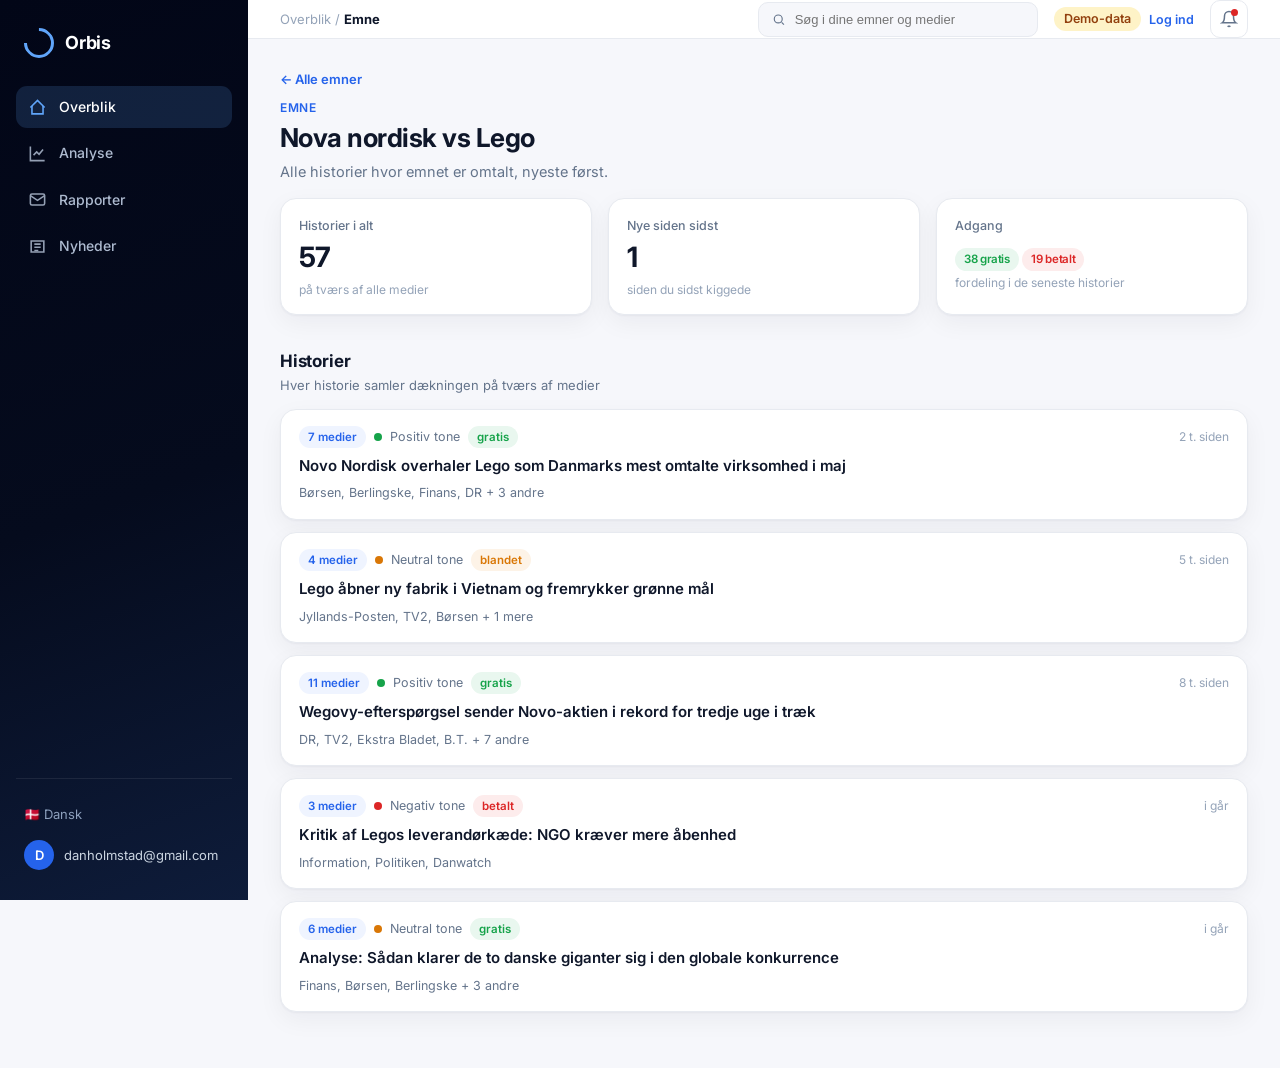
==== cluster.html @ f4c7d1f9 "Fuldendt demo-oplevelse: mobilvenligt layout (bund-nav), emne-detalje + nyt emne-undersider, funktio" ====
<!doctype html><html lang="da"><head><meta charset="utf-8">
<meta name="viewport" content="width=device-width,initial-scale=1">
<title>Emne | Orbis</title>
<link rel="preconnect" href="https://fonts.googleapis.com">
<link href="https://fonts.googleapis.com/css2?family=Inter:wght@400;500;600;700&display=swap" rel="stylesheet">
<link rel="stylesheet" href="style.css">
<style>
  .article-list { display:flex; flex-direction:column; gap:12px; margin-top:14px; }
  .article { background:var(--card); border:1px solid var(--line); border-radius:var(--radius);
    padding:16px 18px; box-shadow:var(--shadow); cursor:pointer; transition:.15s; }
  .article:hover { box-shadow:var(--shadow-lg); transform:translateY(-1px); }
  .article .row { display:flex; align-items:center; gap:8px; flex-wrap:wrap; margin-bottom:8px; }
  .article h3 { font-size:15px; font-weight:600; line-height:1.35; }
  .article .sites { color:var(--muted); font-size:12.5px; margin-top:8px; }
  .back { display:inline-flex; align-items:center; gap:6px; color:var(--blue); font-weight:600;
    font-size:13px; text-decoration:none; margin-bottom:10px; }
</style></head>
<body>

<aside class="sidebar">
  <div class="brand"><span class="ring"></span><b>Orbis</b></div>
  <nav class="nav">
    <a class="active" href="index.html">
      <svg viewBox="0 0 24 24" fill="none" stroke="currentColor" stroke-width="2"><path d="M3 12l9-9 9 9"/><path d="M5 10v10h14V10"/></svg>Overblik</a>
    <a href="insights.html">
      <svg viewBox="0 0 24 24" fill="none" stroke="currentColor" stroke-width="2"><path d="M3 3v18h18"/><path d="M7 14l4-4 3 3 5-6"/></svg>Analyse</a>
    <a href="comm.html">
      <svg viewBox="0 0 24 24" fill="none" stroke="currentColor" stroke-width="2"><rect x="3" y="5" width="18" height="14" rx="2"/><path d="M3 7l9 6 9-6"/></svg>Rapporter</a>
    <a href="news.html">
      <svg viewBox="0 0 24 24" fill="none" stroke="currentColor" stroke-width="2"><path d="M4 5h16v14H4z"/><path d="M8 9h8M8 13h8M8 17h5"/></svg>Nyheder</a>
  </nav>
  <div class="side-foot">
    <div class="lang">🇩🇰 Dansk</div>
    <div class="me"><span class="av">D</span>danholmstad@gmail.com</div>
  </div>
</aside>

<div class="main">
  <div class="topbar">
    <div class="crumb"><a href="index.html" style="color:inherit;text-decoration:none">Overblik</a> / <b id="crumbTitle">Emne</b></div>
    <div class="search"><svg width="15" height="15" viewBox="0 0 24 24" fill="none" stroke="currentColor" stroke-width="2"><circle cx="11" cy="11" r="7"/><path d="M21 21l-4-4"/></svg><input placeholder="Søg i dine emner og medier"></div>
    <div class="bell"><svg width="18" height="18" viewBox="0 0 24 24" fill="none" stroke="currentColor" stroke-width="2"><path d="M18 8a6 6 0 10-12 0c0 7-3 9-3 9h18s-3-2-3-9"/><path d="M13.7 21a2 2 0 01-3.4 0"/></svg><span class="dot"></span></div>
  </div>

  <div class="content">
    <a class="back" href="index.html">← Alle emner</a>
    <div class="h-eyebrow" id="metaLine">Emne</div>
    <h1 class="page-title" id="title">Nova nordisk vs Lego</h1>
    <p class="page-sub" id="subLine">Alle historier hvor emnet er omtalt, nyeste først.</p>

    <div class="kpis mt16" style="grid-template-columns:repeat(3,1fr)">
      <div class="kpi"><div class="label">Historier i alt</div><div class="val" id="kpiTotal">57</div><div class="sub" id="kpiTotalSub">på tværs af alle medier</div></div>
      <div class="kpi"><div class="label">Nye siden sidst</div><div class="val" id="kpiNew">1</div><div class="sub">siden du sidst kiggede</div></div>
      <div class="kpi"><div class="label">Adgang</div><div class="val" style="font-size:18px;padding-top:7px"><span class="pill green">38 gratis</span> <span class="pill red">19 betalt</span></div><div class="sub">fordeling i de seneste historier</div></div>
    </div>

    <div class="section-head"><div><h2>Historier</h2><p>Hver historie samler dækningen på tværs af medier</p></div></div>
    <div class="article-list" id="articles">

      <div class="article"><div class="row"><span class="pill blue">7 medier</span><span class="dot green"></span><span class="muted" style="font-size:12.5px">Positiv tone</span><span class="pill green">gratis</span><span class="faint" style="font-size:12px;margin-left:auto">2 t. siden</span></div>
        <h3>Novo Nordisk overhaler Lego som Danmarks mest omtalte virksomhed i maj</h3>
        <div class="sites">Børsen, Berlingske, Finans, DR + 3 andre</div></div>

      <div class="article"><div class="row"><span class="pill blue">4 medier</span><span class="dot amber"></span><span class="muted" style="font-size:12.5px">Neutral tone</span><span class="pill amber">blandet</span><span class="faint" style="font-size:12px;margin-left:auto">5 t. siden</span></div>
        <h3>Lego åbner ny fabrik i Vietnam og fremrykker grønne mål</h3>
        <div class="sites">Jyllands-Posten, TV2, Børsen + 1 mere</div></div>

      <div class="article"><div class="row"><span class="pill blue">11 medier</span><span class="dot green"></span><span class="muted" style="font-size:12.5px">Positiv tone</span><span class="pill green">gratis</span><span class="faint" style="font-size:12px;margin-left:auto">8 t. siden</span></div>
        <h3>Wegovy-efterspørgsel sender Novo-aktien i rekord for tredje uge i træk</h3>
        <div class="sites">DR, TV2, Ekstra Bladet, B.T. + 7 andre</div></div>

      <div class="article"><div class="row"><span class="pill blue">3 medier</span><span class="dot red"></span><span class="muted" style="font-size:12.5px">Negativ tone</span><span class="pill red">betalt</span><span class="faint" style="font-size:12px;margin-left:auto">i går</span></div>
        <h3>Kritik af Legos leverandørkæde: NGO kræver mere åbenhed</h3>
        <div class="sites">Information, Politiken, Danwatch</div></div>

      <div class="article"><div class="row"><span class="pill blue">6 medier</span><span class="dot amber"></span><span class="muted" style="font-size:12.5px">Neutral tone</span><span class="pill green">gratis</span><span class="faint" style="font-size:12px;margin-left:auto">i går</span></div>
        <h3>Analyse: Sådan klarer de to danske giganter sig i den globale konkurrence</h3>
        <div class="sites">Finans, Børsen, Berlingske + 3 andre</div></div>

    </div>
  </div>
</div>

<script src="js/config.local.js"></script>
<script src="js/auth.js"></script>
<script src="js/api.js"></script>
<script src="js/live.js"></script>
<script src="js/ui.js"></script>
<script>
  // Demo-titel fra URL (live-mode overskriver med rigtige data via live.js)
  (function () {
    const t = new URLSearchParams(location.search).get('t');
    if (t) {
      document.getElementById('title').textContent = t;
      document.getElementById('crumbTitle').textContent = t;
      document.title = `${t} | Orbis`;
    }
  })();
</script>
</body></html>
---- style.css ----
/* ===== Orbis dashboard redesign — prototype ===== */
:root{
  --navy:#020617; --navy2:#050b1d; --navy3:#0e1c3a;
  --ink:#0f172a; --muted:#64748b; --faint:#94a3b8; --line:#e7eaf0;
  --bg:#f6f7fb; --card:#ffffff;
  --blue:#2563eb; --blue-soft:#eff4ff; --sky:#60a5fa;
  --green:#16a34a; --green-soft:#e9f7ef;
  --amber:#d97706; --amber-soft:#fdf3e7;
  --red:#dc2626; --red-soft:#fdecec;
  --radius:16px; --radius-sm:12px;
  --shadow:0 1px 2px rgba(15,23,42,.04), 0 8px 24px rgba(15,23,42,.05);
  --shadow-lg:0 12px 40px rgba(15,23,42,.10);
}
*{box-sizing:border-box;margin:0;padding:0}
html,body{height:100%}
body{
  font-family:"Inter",-apple-system,BlinkMacSystemFont,"Segoe UI",Roboto,sans-serif;
  background:var(--bg); color:var(--ink); -webkit-font-smoothing:antialiased;
  display:flex; min-height:100vh; font-size:14px; line-height:1.45;
}

/* ===== Sidebar ===== */
.sidebar{
  width:248px; flex:0 0 248px; min-height:100vh; position:sticky; top:0;
  background:linear-gradient(160deg,var(--navy),var(--navy2) 55%,var(--navy3));
  color:#cbd5e1; display:flex; flex-direction:column; padding:22px 16px;
}
.brand{display:flex; align-items:center; gap:11px; padding:6px 8px 22px}
.brand .ring{width:30px;height:30px;border-radius:50%;border:3px solid var(--sky);
  border-top-color:transparent; transform:rotate(-45deg); flex:0 0 30px}
.brand b{color:#fff; font-size:18px; letter-spacing:-.01em}
.nav{display:flex; flex-direction:column; gap:4px; margin-top:6px}
.nav a{display:flex; align-items:center; gap:12px; padding:11px 12px; border-radius:11px;
  color:#aebbd0; text-decoration:none; font-weight:500; font-size:14px; transition:.15s}
.nav a svg{width:19px;height:19px;opacity:.85;flex:0 0 19px}
.nav a:hover{background:rgba(255,255,255,.06); color:#fff}
.nav a.active{background:rgba(96,165,250,.16); color:#fff}
.nav a.active svg{opacity:1;color:var(--sky)}
.nav .label{font-size:11px;text-transform:uppercase;letter-spacing:.08em;color:#5b6b86;
  padding:18px 12px 6px;font-weight:600}
.side-foot{margin-top:auto; padding-top:18px; border-top:1px solid rgba(255,255,255,.08)}
.side-foot .lang{display:flex;align-items:center;gap:8px;color:#8da0bd;font-size:13px;padding:8px}
.side-foot .me{display:flex;align-items:center;gap:10px;padding:8px;color:#cbd5e1;font-size:13px}
.side-foot .me .av{width:30px;height:30px;border-radius:50%;background:var(--blue);
  display:grid;place-items:center;color:#fff;font-weight:600;font-size:13px}

/* ===== Main ===== */
.main{flex:1; min-width:0; display:flex; flex-direction:column}
.topbar{height:64px; background:#fff; border-bottom:1px solid var(--line);
  display:flex; align-items:center; gap:16px; padding:0 32px; position:sticky; top:0; z-index:5}
.crumb{color:var(--faint); font-size:13px}
.crumb b{color:var(--ink)}
.topbar .search{margin-left:auto; display:flex; align-items:center; gap:9px; background:var(--bg);
  border:1px solid var(--line); border-radius:10px; padding:9px 13px; width:280px; color:var(--muted)}
.topbar .search input{border:0;background:none;outline:none;font-size:13px;width:100%;color:var(--ink)}
.bell{width:38px;height:38px;border-radius:10px;border:1px solid var(--line);display:grid;
  place-items:center;color:var(--muted);background:#fff;position:relative}
.bell .dot{position:absolute;top:8px;right:9px;width:7px;height:7px;background:var(--red);border-radius:50%}
.content{padding:30px 32px 56px; max-width:1240px; width:100%}

/* ===== Headings / shared ===== */
.h-eyebrow{color:var(--blue);font-weight:600;font-size:12px;letter-spacing:.06em;text-transform:uppercase}
.page-title{font-size:26px;font-weight:700;letter-spacing:-.02em;margin:3px 0 4px}
.page-sub{color:var(--muted);font-size:14.5px;max-width:640px}
.section-head{display:flex;align-items:flex-end;justify-content:space-between;margin:34px 0 14px}
.section-head h2{font-size:17px;font-weight:700;letter-spacing:-.01em}
.section-head p{color:var(--muted);font-size:13px;margin-top:2px}
.section-head a.more{color:var(--blue);font-weight:600;font-size:13px;text-decoration:none}

.btn{display:inline-flex;align-items:center;gap:8px;border:0;border-radius:11px;padding:11px 16px;
  font-size:13.5px;font-weight:600;cursor:pointer;font-family:inherit;text-decoration:none}
.btn svg{width:16px;height:16px}
.btn-primary{background:var(--blue);color:#fff}
.btn-primary:hover{background:#1d4ed8}
.btn-ghost{background:#fff;color:var(--ink);border:1px solid var(--line)}
.btn-ghost:hover{border-color:#cbd5e1}
.btn-dark{background:var(--navy);color:#fff}

.card{background:var(--card);border:1px solid var(--line);border-radius:var(--radius);box-shadow:var(--shadow)}
.pill{display:inline-flex;align-items:center;gap:5px;font-size:11.5px;font-weight:600;
  padding:3px 9px;border-radius:999px}
.pill.green{background:var(--green-soft);color:var(--green)}
.pill.red{background:var(--red-soft);color:var(--red)}
.pill.amber{background:var(--amber-soft);color:var(--amber)}
.pill.blue{background:var(--blue-soft);color:var(--blue)}
.pill.gray{background:#f1f5f9;color:var(--muted)}
.dot{width:8px;height:8px;border-radius:50%;display:inline-block}
.dot.green{background:var(--green)}.dot.red{background:var(--red)}.dot.amber{background:var(--amber)}

.delta{font-weight:600;font-size:12.5px}
.delta.up{color:var(--green)}.delta.down{color:var(--red)}

/* ===== Onboarding strip ===== */
.onboard{display:flex;gap:18px;align-items:center;background:linear-gradient(120deg,#0b1733,#13284f);
  color:#fff;border-radius:var(--radius);padding:20px 24px;margin-bottom:8px;box-shadow:var(--shadow)}
.onboard .steps{display:flex;gap:26px;flex:1;flex-wrap:wrap}
.onboard .step{display:flex;align-items:center;gap:11px}
.onboard .num{width:28px;height:28px;border-radius:50%;background:rgba(96,165,250,.22);
  color:#fff;display:grid;place-items:center;font-weight:700;font-size:13px;border:1px solid rgba(96,165,250,.5)}
.onboard .step.done .num{background:var(--green);border-color:var(--green)}
.onboard .step .t{font-size:13.5px;font-weight:600}
.onboard .step .s{font-size:12px;color:#9fb3d4}

/* ===== KPI row ===== */
.kpis{display:grid;grid-template-columns:repeat(4,1fr);gap:16px}
.kpi{background:var(--card);border:1px solid var(--line);border-radius:var(--radius);
  padding:18px 18px 16px;box-shadow:var(--shadow)}
.kpi .ico{width:34px;height:34px;border-radius:9px;display:grid;place-items:center;margin-bottom:13px}
.kpi .ico svg{width:18px;height:18px}
.kpi .ico.blue{background:var(--blue-soft);color:var(--blue)}
.kpi .ico.green{background:var(--green-soft);color:var(--green)}
.kpi .ico.amber{background:var(--amber-soft);color:var(--amber)}
.kpi .ico.sky{background:#e8f1fe;color:#2563eb}
.kpi .label{color:var(--muted);font-size:12.5px;font-weight:500}
.kpi .val{font-size:28px;font-weight:700;letter-spacing:-.02em;margin:2px 0 3px}
.kpi .sub{font-size:12px;color:var(--faint)}

/* ===== Monitor cards ===== */
.grid-monitors{display:grid;grid-template-columns:repeat(3,1fr);gap:16px}
.monitor{background:var(--card);border:1px solid var(--line);border-radius:var(--radius);
  padding:17px 18px;box-shadow:var(--shadow);transition:.15s;cursor:pointer;position:relative}
.monitor:hover{box-shadow:var(--shadow-lg);transform:translateY(-2px);border-color:#dbe3f0}
.monitor .top{display:flex;align-items:center;justify-content:space-between;margin-bottom:3px}
.monitor h3{font-size:15.5px;font-weight:700;letter-spacing:-.01em}
.monitor .meta{color:var(--muted);font-size:12.5px;margin-bottom:13px}
.monitor .spark{margin:6px 0 12px}
.monitor .foot{display:flex;align-items:center;justify-content:space-between;
  padding-top:12px;border-top:1px solid var(--line)}
.monitor .foot .n{font-size:13px;color:var(--ink);font-weight:600}
.monitor .foot .n span{color:var(--muted);font-weight:400}
.monitor .tag-row{display:flex;gap:6px;align-items:center}
.add-monitor{border:1.5px dashed #c6d0e0;background:#fbfcff;display:flex;flex-direction:column;
  align-items:center;justify-content:center;gap:8px;color:var(--blue);font-weight:600;
  border-radius:var(--radius);min-height:172px;cursor:pointer;text-align:center;padding:18px}
.add-monitor:hover{background:var(--blue-soft);border-color:var(--blue)}
.add-monitor .plus{width:42px;height:42px;border-radius:12px;background:var(--blue-soft);
  display:grid;place-items:center}

/* ===== Compare panel ===== */
.compare-list{padding:6px 4px}
.compare-row{display:flex;align-items:center;justify-content:space-between;padding:13px 14px;
  border-radius:12px}
.compare-row:hover{background:var(--bg)}
.compare-row + .compare-row{border-top:1px solid var(--line)}
.compare-row .name{font-weight:600;font-size:14px}
.compare-row .name span{display:block;color:var(--faint);font-size:12px;font-weight:400}
.compare-row .v{text-align:right}
.compare-row .v b{font-size:14.5px}

.two-col{display:grid;grid-template-columns:1fr 360px;gap:18px;align-items:start}

/* ===== Filter bar (insights) ===== */
.filterbar{display:flex;gap:10px;flex-wrap:wrap;background:#fff;border:1px solid var(--line);
  border-radius:14px;padding:12px;box-shadow:var(--shadow)}
.field{display:flex;flex-direction:column;gap:4px}
.field label{font-size:11px;color:var(--faint);font-weight:600;text-transform:uppercase;letter-spacing:.05em;padding-left:2px}
.field .ctrl{display:flex;align-items:center;gap:8px;background:var(--bg);border:1px solid var(--line);
  border-radius:10px;padding:9px 12px;font-size:13.5px;color:var(--ink);min-width:170px;font-weight:500}
.field .ctrl svg{width:15px;height:15px;color:var(--muted)}
.seg{display:inline-flex;background:var(--bg);border:1px solid var(--line);border-radius:10px;padding:3px}
.seg button{border:0;background:none;padding:7px 13px;border-radius:8px;font-size:13px;font-weight:600;
  color:var(--muted);cursor:pointer;font-family:inherit}
.seg button.on{background:#fff;color:var(--ink);box-shadow:var(--shadow)}

/* chart */
.chart-card{padding:20px 22px}
.chart-head{display:flex;align-items:center;justify-content:space-between;margin-bottom:6px}
.legend{display:flex;gap:16px;color:var(--muted);font-size:12.5px;align-items:center}
.legend i{width:11px;height:11px;border-radius:3px;display:inline-block;margin-right:6px;vertical-align:-1px}

/* ===== Comm / form ===== */
.form-card{padding:0;overflow:hidden}
.form-sec{padding:22px 24px;border-bottom:1px solid var(--line)}
.form-sec:last-child{border-bottom:0}
.form-sec .ft{font-size:11px;color:var(--blue);font-weight:700;letter-spacing:.06em;text-transform:uppercase;margin-bottom:3px}
.form-sec .fh{font-size:15px;font-weight:600;margin-bottom:2px}
.form-sec .fd{color:var(--muted);font-size:13px;margin-bottom:14px}
.input{width:100%;border:1px solid var(--line);border-radius:11px;padding:12px 14px;font-size:14px;
  font-family:inherit;background:#fff;outline:none}
.input::placeholder{color:var(--faint)}
.input:focus{border-color:var(--blue);box-shadow:0 0 0 3px var(--blue-soft)}
.src-row{display:flex;align-items:center;justify-content:space-between;border:1px solid var(--line);
  border-radius:12px;padding:12px 14px;margin-bottom:9px;cursor:pointer}
.src-row.sel{border-color:var(--blue);background:var(--blue-soft)}
.src-row .l{display:flex;align-items:center;gap:11px;font-weight:600;font-size:14px}
.check{width:20px;height:20px;border-radius:6px;border:1.5px solid #cbd5e1;display:grid;place-items:center;color:#fff}
.src-row.sel .check{background:var(--blue);border-color:var(--blue)}
.days{display:flex;gap:8px;flex-wrap:wrap}
.day{flex:1;min-width:78px;text-align:center;border:1px solid var(--line);border-radius:11px;
  padding:11px 0;font-weight:600;color:var(--muted);cursor:pointer;font-size:13.5px}
.day.on{border-color:var(--blue);background:var(--blue);color:#fff}
.form-foot{display:flex;justify-content:flex-end;gap:10px;padding:18px 24px;background:var(--bg)}
.preview{background:var(--bg);border:1px solid var(--line);border-radius:12px;padding:16px;font-size:13px}
.preview .pmail{background:#fff;border:1px solid var(--line);border-radius:10px;overflow:hidden}
.preview .pmail .ph{background:var(--navy);color:#fff;padding:13px 16px;font-weight:600}
.preview .pmail .pb{padding:14px 16px;color:var(--ink)}
.preview .pmail .pb .it{display:flex;justify-content:space-between;padding:8px 0;border-bottom:1px solid var(--line);font-size:13px}

/* ===== News ===== */
.news-wrap{display:grid;grid-template-columns:230px 1fr;gap:18px;align-items:start}
.media-panel{background:#fff;border:1px solid var(--line);border-radius:14px;padding:14px;box-shadow:var(--shadow)}
.media-search{display:flex;align-items:center;gap:8px;background:var(--bg);border:1px solid var(--line);
  border-radius:9px;padding:8px 11px;color:var(--muted);margin-bottom:12px}
.media-search input{border:0;background:none;outline:none;font-size:13px;width:100%}
.media-item{display:flex;align-items:center;justify-content:space-between;padding:8px 9px;border-radius:8px;
  font-size:13px;color:var(--ink);cursor:pointer}
.media-item:hover{background:var(--bg)}
.media-item.on{background:var(--blue-soft);color:var(--blue);font-weight:600}
.media-item .c{color:var(--faint);font-size:12px}
.media-item.on .c{color:var(--blue)}
.hero-story{background:linear-gradient(120deg,var(--navy),var(--navy3));color:#fff;border-radius:16px;
  padding:22px 24px;margin-bottom:16px;box-shadow:var(--shadow)}
.hero-story .row{display:flex;gap:10px;align-items:center;margin-bottom:12px;flex-wrap:wrap}
.hero-story h3{font-size:21px;font-weight:700;letter-spacing:-.01em;line-height:1.25}
.hero-story .src{color:#9fb3d4;font-size:13px;margin-top:10px}
.story-grid{display:grid;grid-template-columns:1fr 1fr;gap:14px}
.story{background:#fff;border:1px solid var(--line);border-radius:14px;padding:16px 17px;box-shadow:var(--shadow);cursor:pointer;transition:.15s}
.story:hover{box-shadow:var(--shadow-lg);transform:translateY(-2px)}
.story .row{display:flex;align-items:center;gap:8px;margin-bottom:10px;flex-wrap:wrap}
.story h4{font-size:15px;font-weight:600;line-height:1.35;margin-bottom:12px}
.story .foot{display:flex;align-items:center;gap:14px;color:var(--muted);font-size:12.5px}
.story .foot .m{display:flex;align-items:center;gap:5px}
.muted{color:var(--muted)} .faint{color:var(--faint)}
.mt6{margin-top:6px}.mt10{margin-top:10px}.mt16{margin-top:16px}

/* ===== Tablet (≤1024px) ===== */
@media (max-width:1024px){
  .grid-monitors{grid-template-columns:repeat(2,1fr)}
  .two-col{grid-template-columns:1fr}
  .news-wrap{grid-template-columns:200px 1fr}
}

/* ===== Mobil (≤820px): sidebar bliver bund-navigation ===== */
@media (max-width:820px){
  body{display:block}
  .sidebar{position:fixed;left:0;right:0;bottom:0;top:auto;width:100%;flex:none;min-height:0;
    flex-direction:row;align-items:center;padding:6px 10px calc(6px + env(safe-area-inset-bottom));
    z-index:60;box-shadow:0 -6px 24px rgba(2,6,23,.25)}
  .sidebar .brand,.sidebar .side-foot,.nav .label{display:none}
  .nav{flex-direction:row;flex:1;margin-top:0;gap:2px}
  .nav a{flex:1;flex-direction:column;gap:4px;padding:7px 2px;font-size:11px;border-radius:10px;text-align:center}
  .nav a svg{width:21px;height:21px}
  .main{width:100%}
  .topbar{padding:0 16px;gap:10px}
  .topbar .search{display:none}
  .content{padding:20px 16px calc(96px + env(safe-area-inset-bottom))}
  .page-title{font-size:21px}
  .section-head{flex-wrap:wrap;gap:10px}
  .kpis{grid-template-columns:repeat(2,1fr);gap:12px}
  .onboard{flex-direction:column;align-items:stretch;gap:14px}
  .onboard .steps{flex-direction:column;gap:12px}
  .onboard .btn{align-self:flex-start}
  .filterbar .field{flex:1 1 45%}
  .field .ctrl{min-width:0}
  .news-wrap{grid-template-columns:1fr}
  .media-panel{display:flex;gap:8px;align-items:center;overflow-x:auto;padding:10px;
    -webkit-overflow-scrolling:touch}
  .media-search{margin-bottom:0;flex:0 0 150px}
  .media-item{flex:0 0 auto;white-space:nowrap}
  .story-grid{grid-template-columns:1fr}
}

/* ===== Små mobiler (≤560px) ===== */
@media (max-width:560px){
  .grid-monitors{grid-template-columns:1fr}
  .add-monitor{min-height:120px}
  .kpi .val{font-size:23px}
  .hero-story h3{font-size:18px}
  .form-foot{flex-direction:column}
  .form-foot .btn{justify-content:center}
}
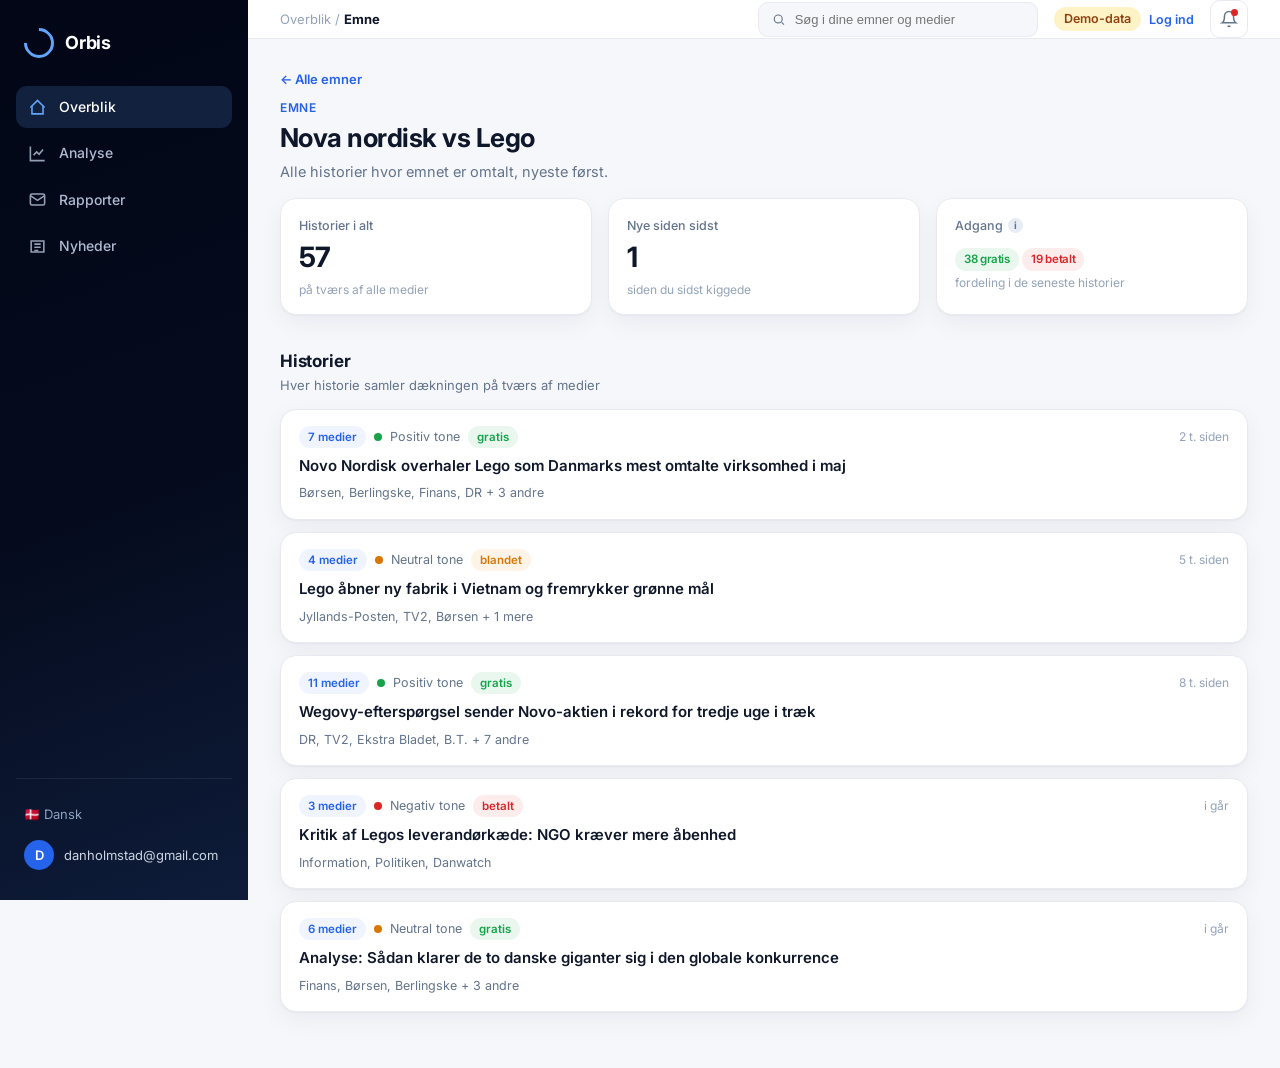
==== commit ca0fa24b: "Møde-opfølgning: KPI drill-down, forklaringstekst/tooltips, historie-side, to For You-varianter (Aal" ====
--- a/cluster.html
+++ b/cluster.html
@@ -51,7 +51,7 @@
     <div class="kpis mt16" style="grid-template-columns:repeat(3,1fr)">
       <div class="kpi"><div class="label">Historier i alt</div><div class="val" id="kpiTotal">57</div><div class="sub" id="kpiTotalSub">på tværs af alle medier</div></div>
       <div class="kpi"><div class="label">Nye siden sidst</div><div class="val" id="kpiNew">1</div><div class="sub">siden du sidst kiggede</div></div>
-      <div class="kpi"><div class="label">Adgang</div><div class="val" style="font-size:18px;padding-top:7px"><span class="pill green">38 gratis</span> <span class="pill red">19 betalt</span></div><div class="sub">fordeling i de seneste historier</div></div>
+      <div class="kpi"><div class="label">Adgang<i class="info" tabindex="0" data-tip="Gratis = alle kan læse artiklen. Betalt = bag betalingsmur. Blandet = begge versioner findes.">i</i></div><div class="val" style="font-size:18px;padding-top:7px"><span class="pill green">38 gratis</span> <span class="pill red">19 betalt</span></div><div class="sub">fordeling i de seneste historier</div></div>
     </div>
 
     <div class="section-head"><div><h2>Historier</h2><p>Hver historie samler dækningen på tværs af medier</p></div></div>
--- a/style.css
+++ b/style.css
@@ -89,6 +89,19 @@
 
 .delta{font-weight:600;font-size:12.5px}
 .delta.up{color:var(--green)}.delta.down{color:var(--red)}
+
+/* ===== Info-tooltip (forklaringstekst) ===== */
+.info{display:inline-grid;place-items:center;width:15px;height:15px;border-radius:50%;
+  background:#e8edf5;color:var(--muted);font-size:10px;font-weight:700;font-style:normal;
+  cursor:help;position:relative;vertical-align:1px;margin-left:5px;outline:none}
+.info::after{content:attr(data-tip);position:absolute;bottom:calc(100% + 8px);left:50%;
+  transform:translateX(-50%);background:var(--navy);color:#e2e8f0;font-size:12px;font-weight:400;
+  line-height:1.5;padding:9px 12px;border-radius:9px;width:max-content;max-width:240px;
+  opacity:0;pointer-events:none;transition:.12s;z-index:90;text-align:left;white-space:normal}
+.info:hover::after,.info:focus::after{opacity:1}
+.kpi{position:relative}
+.kpi.clickable{cursor:pointer;transition:.15s}
+.kpi.clickable:hover{box-shadow:var(--shadow-lg);transform:translateY(-1px)}
 
 /* ===== Onboarding strip ===== */
 .onboard{display:flex;gap:18px;align-items:center;background:linear-gradient(120deg,#0b1733,#13284f);
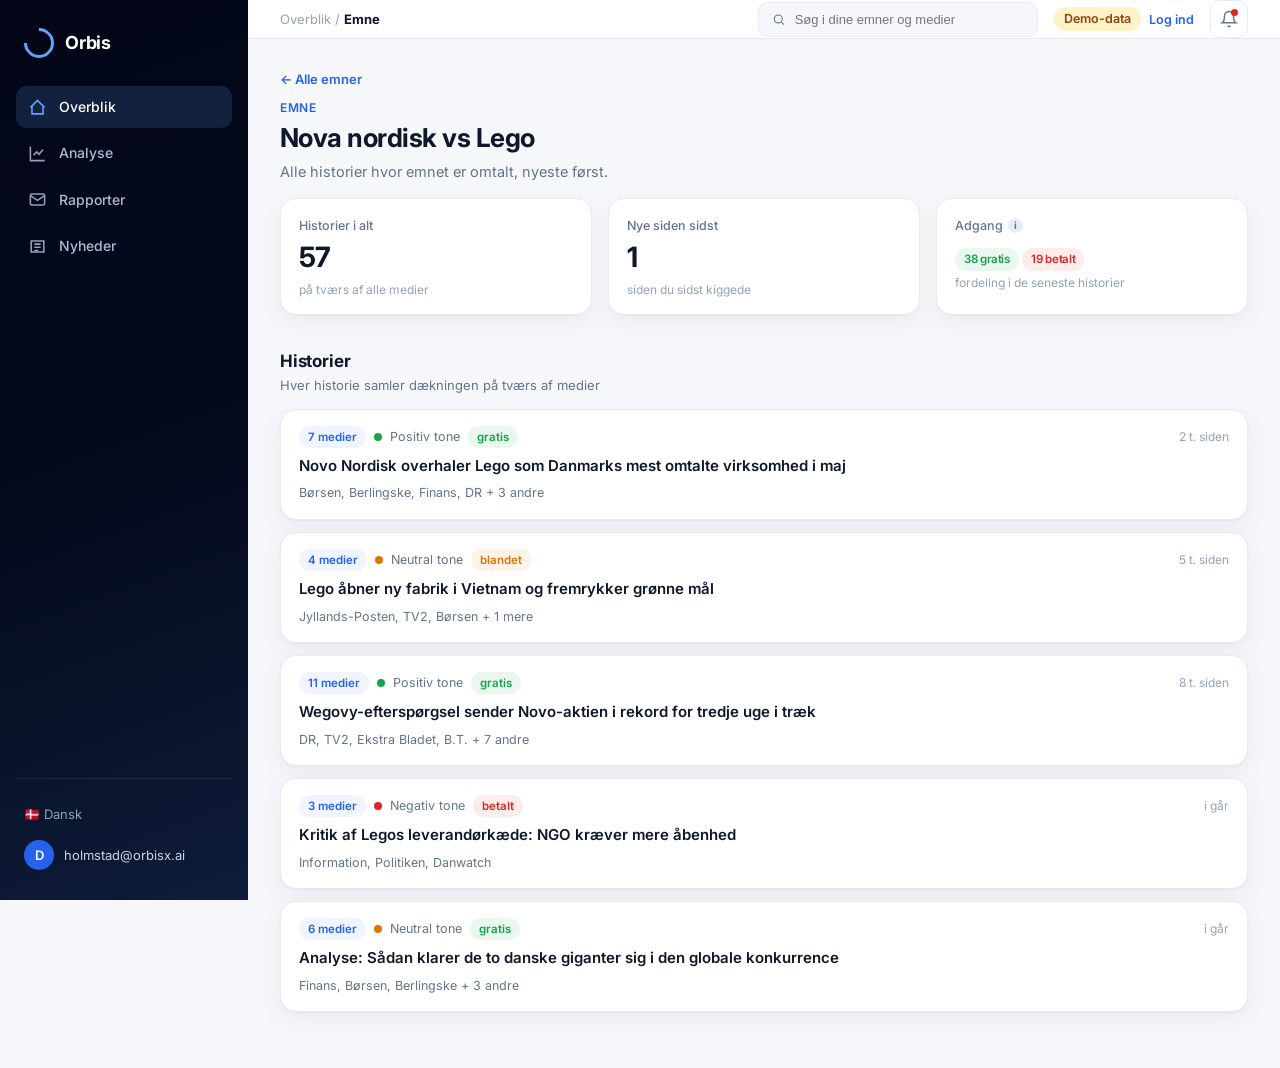
==== commit faeff3f1: "Kontakt/bruger-mail skiftet til holmstad@orbisx.ai i hele demo-materialet Co-Authored-By: Claude Fab" ====
--- a/cluster.html
+++ b/cluster.html
@@ -31,7 +31,7 @@
   </nav>
   <div class="side-foot">
     <div class="lang">🇩🇰 Dansk</div>
-    <div class="me"><span class="av">D</span>danholmstad@gmail.com</div>
+    <div class="me"><span class="av">D</span>holmstad@orbisx.ai</div>
   </div>
 </aside>
 
